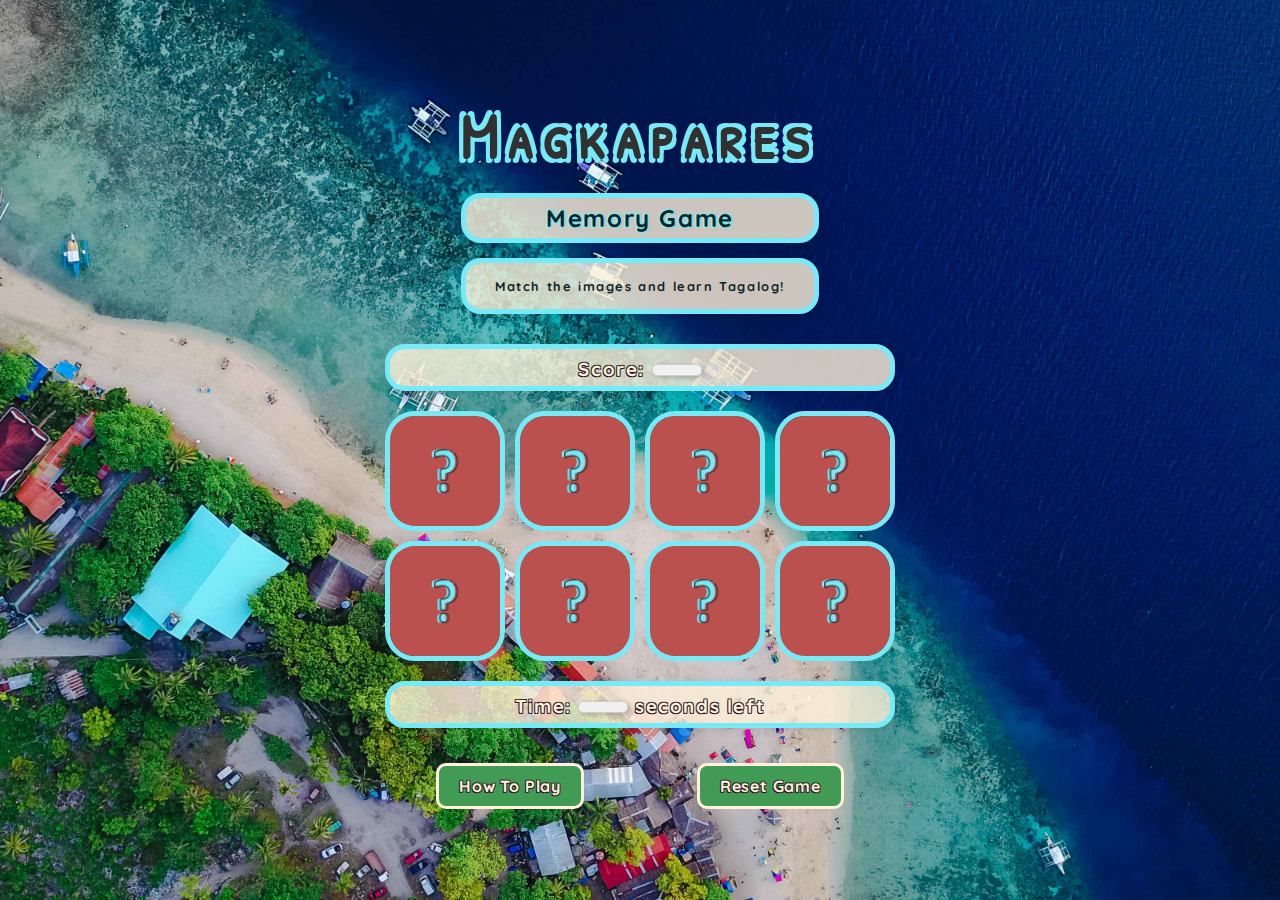
==== index.html @ 944c1da3 "Proof read & fix typos" ====
<!DOCTYPE html>
<html lang="en">

<head>
  <meta charset="UTF-8">
  <meta name="viewport" content="width=device-width, initial-scale=1.0">

  <!-- Meta tags for search engines-->
  <meta name="description" content="Beginner-friendly way of learning a new language through a familiar memory game.">
  <meta name="keywords" content="Memory game, Magkapares, Pairs, Language Learning Game, Card Matching Game, Learn Tagalog, Learn Filipino, Phillippines.">

	<!-- Title -->
  <title>Magkapares | Memory Game</title>

  <!-- Favicon-->
  <link rel="apple-touch-icon" sizes="180x180" href="assets/favicon/favicon_magkapares/apple-touch-icon.png">
  <link rel="icon" type="image/png" sizes="32x32" href="assets/favicon/favicon_magkapares/favicon-32x32.png">
  <link rel="icon" type="image/png" sizes="16x16" href="assets/favicon/favicon_magkapares/favicon-16x16.png">

  <!-- Stylesheet -->
  <link rel="stylesheet" type="text/css" href="assets/css/style.css">
</head>

<body>

  <header>

	<!-- Headings & Description -->
	<div>
		<h1 id="logo">Magkapares</h1>
		<div class="word-box">
			<h2>Memory Game</h2>
		</div>
		<div class="word-box">
			<p>Match the images and learn Tagalog!</p>
		</div>
	</div>

  </header>

  <main>

	<!-- Results -->
	<div class="word-box"><h3>Score: <span id="result"></span></h3></div>

	<!-- Game Grid -->
	<div class="grid"></div>

	<!-- Featured Elements -->
	<div class="word-box"><h3 class="timer">Time: <span class="time-remaining"></span> seconds left</h3></div>

	<div class="button-container">
		<button class="button" id="game-info-button">How To Play</button>
		<button class="button" id="reset-button">Reset Game</button>
	</div>

	<div class="instructions-modal">
		<div class="modal-content">
		  <span class="close-button" aria-label="Close Modal">&times;</span>
			<h2>How to Play Magkapares</h2>
				<p id="how-to-play">- Click any card to start<br>
				- Click a second card to find the matching card<br>
				- Match each pair before the timer runs out<br>
				</p>
				<p>Magkapares is the Tagalog word for "Pairs".<br>
				Each pair has the English and Tagalog (Filipino) word for the item shown.<br>
				When you've found all the pairs, you've won the game!
				</p>
		</div>
	</div>	  

  </main>

  <!-- JavaScript -->
  <!-- Keep js file within body tag -->
  <script src="assets/js/script.js"></script>

</body>

</html>
---- assets/css/style.css ----
/* Google fonts import */
@import url("https://fonts.googleapis.com/css2?family=Patrick+Hand+SC&family=Quicksand:wght@300;400;500;600;700&display=swap");

/* Asterisk wildcard selector to override default styles added by the broswer */
* {
    padding: 0;
    margin: 0;
    box-sizing: border-box;
    font-family: "Quicksand", sans-serif;
    text-align: center;
    color: #fff1da;
    letter-spacing: .1rem;
    text-shadow: -1px -1px 0 #323030, 1px -1px 0 #323030, -1px 1px 0 #320030, 1px 1px 0 #323030;
}

body {
    margin: 0;
    padding: 0;
    box-sizing: border-box;
    font-family: Arial, sans-serif;
    display: flex;
    flex-direction: column;
    align-items: center;
    justify-content: center;
    height: 100vh;
    background-color: #f0f0f0;
}

body {
    background-image: url("../images/philipppines-beach_11zon.jpg");
    background-repeat: no-repeat;
    background-position: center;
    background-attachment: fixed;
    background-size: cover;
    min-height: 100vh;
    display: flex;
    flex-direction: column;
    flex: 1 0 auto;
}

#logo {
    font-family: "Patrick Hand SC", sans-serif;
    color: #323030;
    font-size: 4em;
    letter-spacing: .5rem;
    text-shadow: -4px -4px 0 #77eaf8, 4px -4px 0 #77eaf8, -4px 4px 0 #77eaf8, 4px 4px 0 #77eaf8;
}

h4 {
    font-size: 1.5em;
}

h5 {
    font-size: 1em;
}

h2, h4, h5 {
    color: #0f2324;
    text-shadow: -1px -1px 0 #77eaf8, 1px -1px 0 #77eaf8, -1px 1px 0 #77eaf8, 1px 1px 0 #77eaf8;
}

p {
    font-size: 0.8em;
    font-weight: 700;
    letter-spacing: .1rem;
    color: #0f2324;
    text-shadow: none;
    padding: 10px;
}

.word-box {
    padding: 5px;  /* Space inside the box */
    background-color: rgba(255, 241, 218, 0.8);  /* Light background color */
    border: 5px solid #77eaf8;  /* Border around the box */
    border-radius: 20px;  /* Rounded corners */
    box-shadow: 2px 2px 10px rgba(0, 0, 0, 0.1);  /* Subtle shadow for depth */
    display: block;  /* Keep box separate */
    text-align: center;  /* Center the text inside the box */
    margin: 15px 0;
}

.grid {
    display: grid;
    grid-template-columns: repeat(4, 1fr);
    grid-gap: 10px;
    margin: 20px 0;
}

.card {
    height: 120px;
    width: 120px;
    cursor: pointer;
    border-radius: 30px;
    border: 5px solid #77eaf8;
    display: flex;
    justify-content: center;
    align-items: center;
}

.card:hover {
    transform: scale(1.05); /* Create zoom effect over hover */
}

button {
    display: block;
    margin: auto;
    font-weight: bold;
    border-radius: 10px;
    padding: 7px;
}

#result, .time-remaining {
    font-size: 1.5em;
    margin-top: 10px;
    display: inline-block;   /* Make the span behave like a box */
    padding: 5px 10px;  /* Add padding for space inside the box */
    background-color: #f0f0f0;  /* Light gray background for shading */
    border: 1px solid #ccc;  /* Add a border */
    border-radius: 5px;  /* Optional: Rounded corners */
    box-shadow: 2px 2px 5px rgba(0, 0, 0, 0.2);  /* Add a subtle shadow */
    font-weight: bold;  /* Make the text bold */
    min-width: 50px;  /* Minimum width for the box */
    text-align: center;  /* Center the text inside the box */
}

.button-container {
    display: flex;
    gap: 10px;
}

.instructions-modal {
    display: none;  /* Hidden by default */
    position: fixed;
    z-index: 1;
    left: 0;
    top: 0;
    width: 100%;
    height: 100%;
    background-color: rgba(15, 35, 36, 0.4);
}

.modal-content {
    background-color: #fff1da;
    margin: 15% auto;
    padding: 20px;
    border: 2px solid #0f2324;
    border-radius: 10px;
    width: 80%;
    max-width: 500px;
    text-align: center;
}

#how-to-play {
    font-weight: bold;
}

.close-button {
    float: right;
    font-size: 24px;
    cursor: pointer;
}
 
#game-info-button,
#reset-button {
    background-color: #429B55;
    color: #fff1da;
    border: none;
    padding: 10px 20px;
    font-size: 1em;
    letter-spacing: .05rem;
    cursor: pointer;
    border-radius: 10px;
    border-style: solid;
    border-color: #fff1da;
    margin-top: 20px;
}

#game-info-button:hover,
#reset-button:hover {
    background-color: #87ad2c;
    transform: scale(1.05); /* Create zoom effect over hover */
}

/* Mobile responsiveness: Breakpoints for different screen sizes */

/* For screens smaller than 768px (tablets and small screens) */
@media (max-width: 768px) {
    #logo {
        font-size: 3em;
    }

    h4 {
        font-size: 1.3em;
    }

    h5 {
        font-size: 0.9em;
    }

    .grid {
        grid-template-columns: repeat(2, 1fr); /* 2 items per row for smaller screens */
        justify-items: center;
        width: 95%;
    }

    .card {
        height: 80px;
        width: 80px;
    }

    #result, .time-remaining {
        font-size: 1.2em;
    }

    #reset-button {
        padding: 8px 16px;
        font-size: 0.9em;
    }
}

/* For screens smaller than 480px (phones) */
@media (max-width: 480px) {
    #logo {
        font-size: 2.5em;
    }

    h4 {
        font-size: 1.1em;
    }

    h5 {
        font-size: 0.8em;
    }

    .grid {
        grid-template-columns: repeat(2, 1fr); /* 2 items per row for smaller screens (adjusted for both 768px and 480px) */
        justify-items: center;
        width: 90%;
    }

    .card {
        height: 70px;
        width: 70px;
    }

    #result, .time-remaining {
        font-size: 1em;
    }

    #reset-button {
        padding: 7px 14px;
        font-size: 0.8em;
    }
}
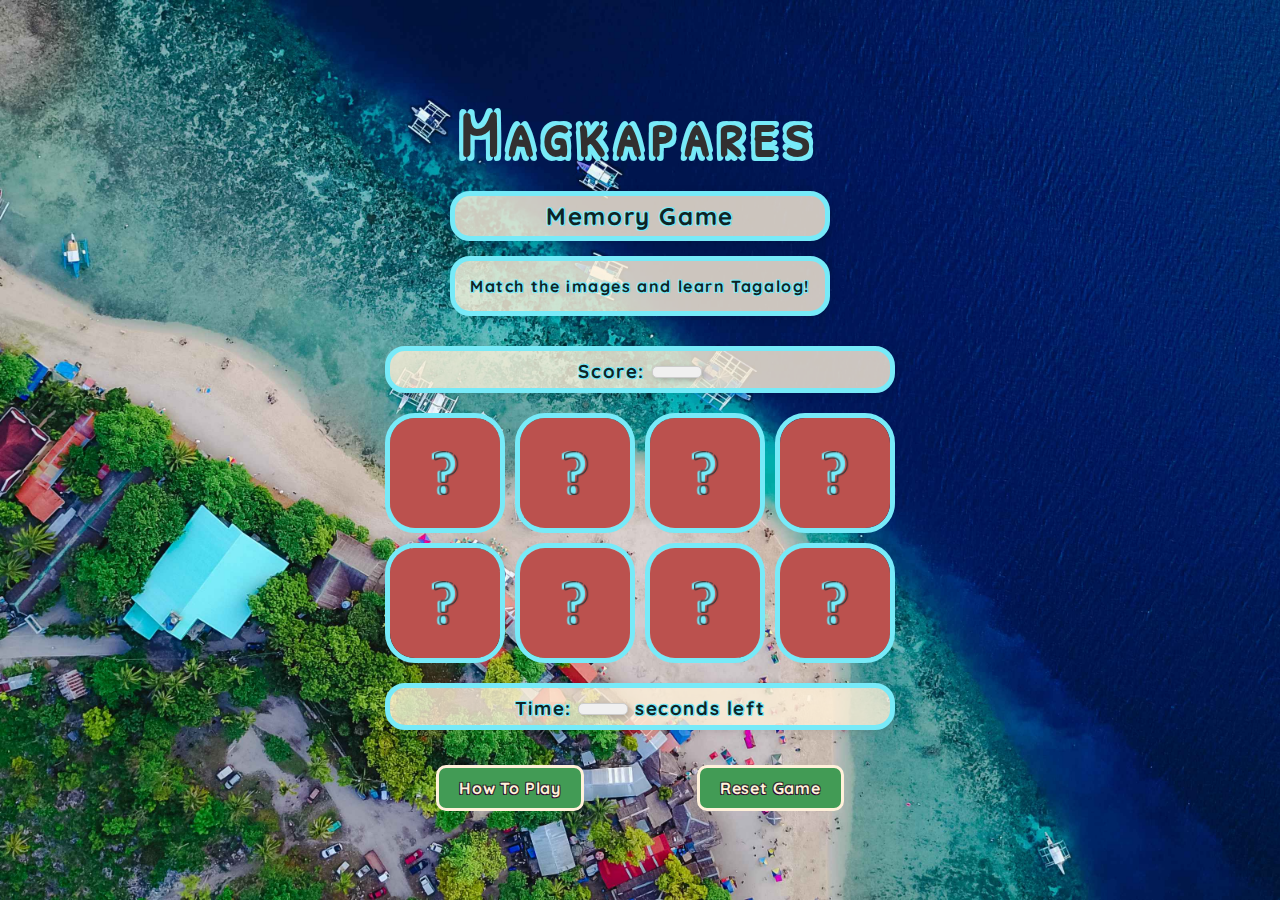
==== commit 6351075f: "Remove redundant code" ====
--- a/index.html
+++ b/index.html
@@ -13,9 +13,9 @@
   <title>Magkapares | Memory Game</title>
 
   <!-- Favicon-->
-  <link rel="apple-touch-icon" sizes="180x180" href="assets/favicon/favicon_magkapares/apple-touch-icon.png">
-  <link rel="icon" type="image/png" sizes="32x32" href="assets/favicon/favicon_magkapares/favicon-32x32.png">
-  <link rel="icon" type="image/png" sizes="16x16" href="assets/favicon/favicon_magkapares/favicon-16x16.png">
+  <link rel="apple-touch-icon" sizes="180x180" href="assets/favicon/favicon_magkapares/apple-touch-icon.png" alt="Favicon">
+  <link rel="icon" type="image/png" sizes="32x32" href="assets/favicon/favicon_magkapares/favicon-32x32.png" alt="Favicon">
+  <link rel="icon" type="image/png" sizes="16x16" href="assets/favicon/favicon_magkapares/favicon-16x16.png" alt="Favicon">
 
   <!-- Stylesheet -->
   <link rel="stylesheet" type="text/css" href="assets/css/style.css">
@@ -58,11 +58,11 @@
 		<div class="modal-content">
 		  <span class="close-button" aria-label="Close Modal">&times;</span>
 			<h2>How to Play Magkapares</h2>
-				<p id="how-to-play">- Click any card to start<br>
+				<p class="how-to-play">- Click any card to start<br>
 				- Click a second card to find the matching card<br>
 				- Match each pair before the timer runs out<br>
 				</p>
-				<p>Magkapares is the Tagalog word for "Pairs".<br>
+				<p class="how-to-play">Magkapares is the Tagalog word for "Pairs".<br>
 				Each pair has the English and Tagalog (Filipino) word for the item shown.<br>
 				When you've found all the pairs, you've won the game!
 				</p>
--- a/assets/css/style.css
+++ b/assets/css/style.css
@@ -8,9 +8,9 @@
     box-sizing: border-box;
     font-family: "Quicksand", sans-serif;
     text-align: center;
-    color: #fff1da;
     letter-spacing: .1rem;
-    text-shadow: -1px -1px 0 #323030, 1px -1px 0 #323030, -1px 1px 0 #320030, 1px 1px 0 #323030;
+    color: #0f2324;
+    text-shadow: -1px -1px 0 #77eaf8, 1px -1px 0 #77eaf8, -1px 1px 0 #77eaf8, 1px 1px 0 #77eaf8;
 }
 
 body {
@@ -19,23 +19,18 @@
     box-sizing: border-box;
     font-family: Arial, sans-serif;
     display: flex;
+    flex: 1 0 auto;
     flex-direction: column;
     align-items: center;
     justify-content: center;
     height: 100vh;
-    background-color: #f0f0f0;
-}
-
-body {
+    background-color: #053d7f;
     background-image: url("../images/philipppines-beach_11zon.jpg");
     background-repeat: no-repeat;
     background-position: center;
     background-attachment: fixed;
     background-size: cover;
     min-height: 100vh;
-    display: flex;
-    flex-direction: column;
-    flex: 1 0 auto;
 }
 
 #logo {
@@ -46,25 +41,11 @@
     text-shadow: -4px -4px 0 #77eaf8, 4px -4px 0 #77eaf8, -4px 4px 0 #77eaf8, 4px 4px 0 #77eaf8;
 }
 
-h4 {
-    font-size: 1.5em;
-}
-
-h5 {
+
+p {
     font-size: 1em;
-}
-
-h2, h4, h5 {
-    color: #0f2324;
-    text-shadow: -1px -1px 0 #77eaf8, 1px -1px 0 #77eaf8, -1px 1px 0 #77eaf8, 1px 1px 0 #77eaf8;
-}
-
-p {
-    font-size: 0.8em;
     font-weight: 700;
     letter-spacing: .1rem;
-    color: #0f2324;
-    text-shadow: none;
     padding: 10px;
 }
 
@@ -74,7 +55,6 @@
     border: 5px solid #77eaf8;  /* Border around the box */
     border-radius: 20px;  /* Rounded corners */
     box-shadow: 2px 2px 10px rgba(0, 0, 0, 0.1);  /* Subtle shadow for depth */
-    display: block;  /* Keep box separate */
     text-align: center;  /* Center the text inside the box */
     margin: 15px 0;
 }
@@ -107,6 +87,8 @@
     font-weight: bold;
     border-radius: 10px;
     padding: 7px;
+    text-shadow: -1px -1px 0 #323030, 1px -1px 0 #323030, -1px 1px 0 #320030, 1px 1px 0 #323030;
+    color: #fff1da;
 }
 
 #result, .time-remaining {
@@ -150,8 +132,10 @@
     text-align: center;
 }
 
-#how-to-play {
+.how-to-play {
     font-weight: bold;
+    color: #0f2324;
+    text-shadow: none;
 }
 
 .close-button {
@@ -189,14 +173,6 @@
         font-size: 3em;
     }
 
-    h4 {
-        font-size: 1.3em;
-    }
-
-    h5 {
-        font-size: 0.9em;
-    }
-
     .grid {
         grid-template-columns: repeat(2, 1fr); /* 2 items per row for smaller screens */
         justify-items: center;
@@ -207,15 +183,6 @@
         height: 80px;
         width: 80px;
     }
-
-    #result, .time-remaining {
-        font-size: 1.2em;
-    }
-
-    #reset-button {
-        padding: 8px 16px;
-        font-size: 0.9em;
-    }
 }
 
 /* For screens smaller than 480px (phones) */
@@ -224,17 +191,7 @@
         font-size: 2.5em;
     }
 
-    h4 {
-        font-size: 1.1em;
-    }
-
-    h5 {
-        font-size: 0.8em;
-    }
-
     .grid {
-        grid-template-columns: repeat(2, 1fr); /* 2 items per row for smaller screens (adjusted for both 768px and 480px) */
-        justify-items: center;
         width: 90%;
     }
 
@@ -242,13 +199,4 @@
         height: 70px;
         width: 70px;
     }
-
-    #result, .time-remaining {
-        font-size: 1em;
-    }
-
-    #reset-button {
-        padding: 7px 14px;
-        font-size: 0.8em;
-    }
 }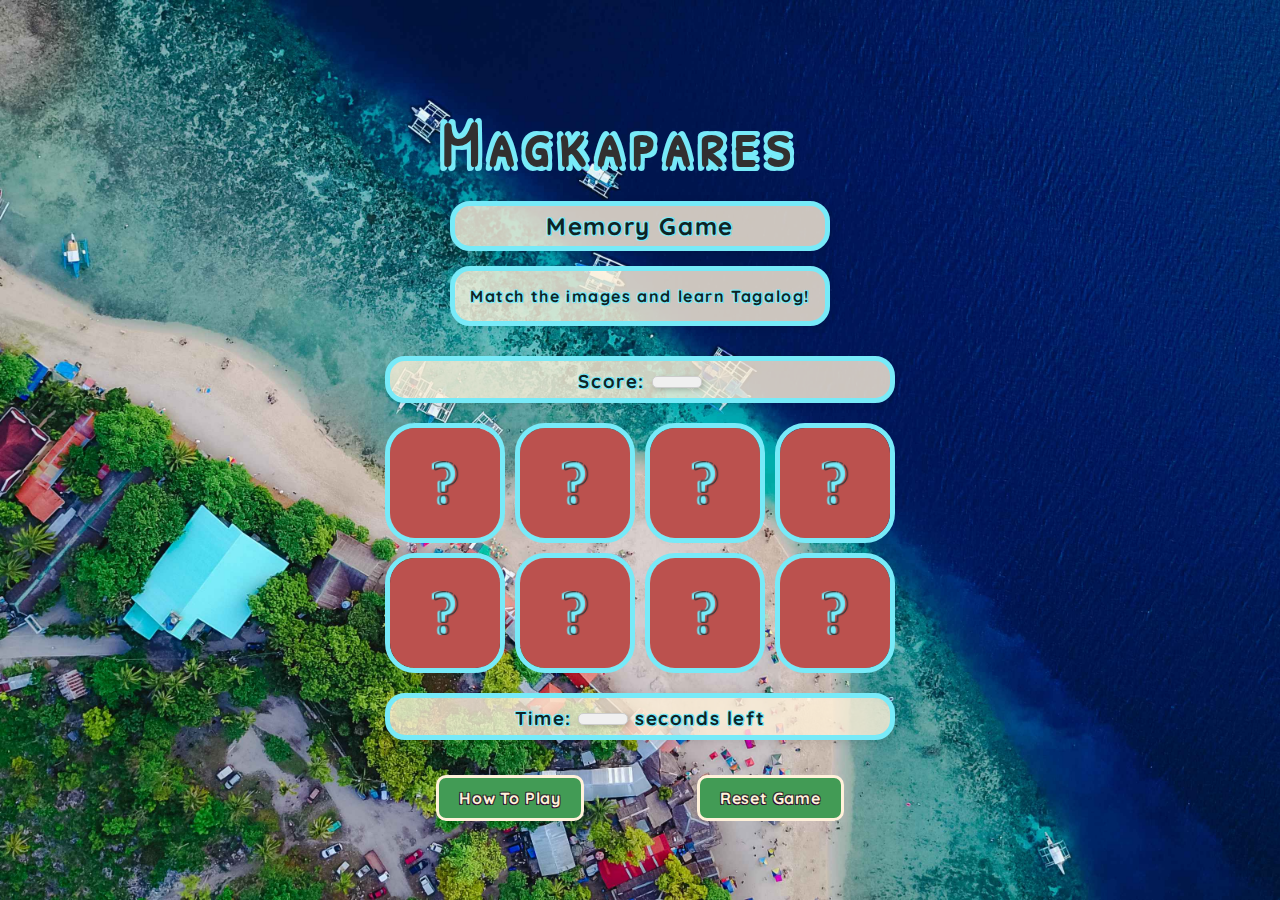
==== commit fdd9bd8b: "Format code & refine README" ====
--- a/index.html
+++ b/index.html
@@ -1,80 +1,104 @@
 <!DOCTYPE html>
 <html lang="en">
+  <head>
+    <meta charset="UTF-8" />
+    <meta name="viewport" content="width=device-width, initial-scale=1.0" />
 
-<head>
-  <meta charset="UTF-8">
-  <meta name="viewport" content="width=device-width, initial-scale=1.0">
+    <!-- Meta tags for search engines-->
+    <meta
+      name="description"
+      content="Beginner-friendly way of learning a new language through a familiar memory game."
+    />
+    <meta
+      name="keywords"
+      content="Memory game, Magkapares, Pairs, Language Learning Game, Card Matching Game, Learn Tagalog, Learn Filipino, Phillippines."
+    />
 
-  <!-- Meta tags for search engines-->
-  <meta name="description" content="Beginner-friendly way of learning a new language through a familiar memory game.">
-  <meta name="keywords" content="Memory game, Magkapares, Pairs, Language Learning Game, Card Matching Game, Learn Tagalog, Learn Filipino, Phillippines.">
+    <!-- Title -->
+    <title>Magkapares | Memory Game</title>
 
-	<!-- Title -->
-  <title>Magkapares | Memory Game</title>
+    <!-- Favicon-->
+    <link
+      rel="apple-touch-icon"
+      sizes="180x180"
+      href="assets/favicon/favicon_magkapares/apple-touch-icon.png"
+      alt="Favicon"
+    />
+    <link
+      rel="icon"
+      type="image/png"
+      sizes="32x32"
+      href="assets/favicon/favicon_magkapares/favicon-32x32.png"
+      alt="Favicon"
+    />
+    <link
+      rel="icon"
+      type="image/png"
+      sizes="16x16"
+      href="assets/favicon/favicon_magkapares/favicon-16x16.png"
+      alt="Favicon"
+    />
 
-  <!-- Favicon-->
-  <link rel="apple-touch-icon" sizes="180x180" href="assets/favicon/favicon_magkapares/apple-touch-icon.png" alt="Favicon">
-  <link rel="icon" type="image/png" sizes="32x32" href="assets/favicon/favicon_magkapares/favicon-32x32.png" alt="Favicon">
-  <link rel="icon" type="image/png" sizes="16x16" href="assets/favicon/favicon_magkapares/favicon-16x16.png" alt="Favicon">
+    <!-- Stylesheet -->
+    <link rel="stylesheet" type="text/css" href="assets/css/style.css" />
+  </head>
 
-  <!-- Stylesheet -->
-  <link rel="stylesheet" type="text/css" href="assets/css/style.css">
-</head>
+  <body>
+    <header>
+      <!-- Headings & Description -->
+      <div>
+        <h1 id="logo">Magkapares</h1>
+        <div class="word-box">
+          <h2>Memory Game</h2>
+        </div>
+        <div class="word-box">
+          <p>Match the images and learn Tagalog!</p>
+        </div>
+      </div>
+    </header>
 
-<body>
+    <main>
+      <!-- Results -->
+      <div class="word-box">
+        <h3>Score: <span id="result"></span></h3>
+      </div>
 
-  <header>
+      <!-- Game Grid -->
+      <div class="grid"></div>
 
-	<!-- Headings & Description -->
-	<div>
-		<h1 id="logo">Magkapares</h1>
-		<div class="word-box">
-			<h2>Memory Game</h2>
-		</div>
-		<div class="word-box">
-			<p>Match the images and learn Tagalog!</p>
-		</div>
-	</div>
+      <!-- Featured Elements -->
+      <div class="word-box">
+        <h3 class="timer">
+          Time: <span class="time-remaining"></span> seconds left
+        </h3>
+      </div>
 
-  </header>
+      <div class="button-container">
+        <button class="button" id="game-info-button">How To Play</button>
+        <button class="button" id="reset-button">Reset Game</button>
+      </div>
 
-  <main>
+      <div class="instructions-modal">
+        <div class="modal-content">
+          <span class="close-button" aria-label="Close Modal">&times;</span>
+          <h2>How to Play Magkapares</h2>
+          <p class="how-to-play">
+            - Click any card to start<br />
+            - Click a second card to find the matching card<br />
+            - Match each pair before the timer runs out<br />
+          </p>
+          <p class="how-to-play">
+            Magkapares is the Tagalog word for "Pairs".<br />
+            Each pair has the English and Tagalog (Filipino) word for the item
+            shown.<br />
+            When you've found all the pairs, you've won the game!
+          </p>
+        </div>
+      </div>
+    </main>
 
-	<!-- Results -->
-	<div class="word-box"><h3>Score: <span id="result"></span></h3></div>
-
-	<!-- Game Grid -->
-	<div class="grid"></div>
-
-	<!-- Featured Elements -->
-	<div class="word-box"><h3 class="timer">Time: <span class="time-remaining"></span> seconds left</h3></div>
-
-	<div class="button-container">
-		<button class="button" id="game-info-button">How To Play</button>
-		<button class="button" id="reset-button">Reset Game</button>
-	</div>
-
-	<div class="instructions-modal">
-		<div class="modal-content">
-		  <span class="close-button" aria-label="Close Modal">&times;</span>
-			<h2>How to Play Magkapares</h2>
-				<p class="how-to-play">- Click any card to start<br>
-				- Click a second card to find the matching card<br>
-				- Match each pair before the timer runs out<br>
-				</p>
-				<p class="how-to-play">Magkapares is the Tagalog word for "Pairs".<br>
-				Each pair has the English and Tagalog (Filipino) word for the item shown.<br>
-				When you've found all the pairs, you've won the game!
-				</p>
-		</div>
-	</div>	  
-
-  </main>
-
-  <!-- JavaScript -->
-  <!-- Keep js file within body tag -->
-  <script src="assets/js/script.js"></script>
-
-</body>
-
-</html>+    <!-- JavaScript -->
+    <!-- Keep js file within body tag -->
+    <script src="assets/js/script.js"></script>
+  </body>
+</html>
--- a/assets/css/style.css
+++ b/assets/css/style.css
@@ -3,200 +3,216 @@
 
 /* Asterisk wildcard selector to override default styles added by the broswer */
 * {
-    padding: 0;
-    margin: 0;
-    box-sizing: border-box;
-    font-family: "Quicksand", sans-serif;
-    text-align: center;
-    letter-spacing: .1rem;
-    color: #0f2324;
-    text-shadow: -1px -1px 0 #77eaf8, 1px -1px 0 #77eaf8, -1px 1px 0 #77eaf8, 1px 1px 0 #77eaf8;
+  padding: 0;
+  margin: 0;
+  box-sizing: border-box;
+  font-family: "Quicksand", sans-serif;
+  text-align: center;
+  letter-spacing: 0.1rem;
+  color: #0f2324;
+  text-shadow: -1px -1px 0 #77eaf8, 1px -1px 0 #77eaf8, -1px 1px 0 #77eaf8,
+    1px 1px 0 #77eaf8;
 }
 
 body {
-    margin: 0;
-    padding: 0;
-    box-sizing: border-box;
-    font-family: Arial, sans-serif;
-    display: flex;
-    flex: 1 0 auto;
-    flex-direction: column;
-    align-items: center;
-    justify-content: center;
-    height: 100vh;
-    background-color: #053d7f;
-    background-image: url("../images/philipppines-beach_11zon.jpg");
-    background-repeat: no-repeat;
-    background-position: center;
-    background-attachment: fixed;
-    background-size: cover;
-    min-height: 100vh;
+  margin: 0;
+  padding: 0;
+  box-sizing: border-box;
+  font-family: Arial, sans-serif;
+  display: flex;
+  flex: 1 0 auto;
+  flex-direction: column;
+  align-items: center;
+  justify-content: center;
+  height: 100vh;
+  background-color: #053d7f;
+  background-image: url("../images/philipppines-beach_11zon.jpg");
+  background-repeat: no-repeat;
+  background-position: center;
+  background-attachment: fixed;
+  background-size: cover;
+  min-height: 100vh;
 }
 
 #logo {
-    font-family: "Patrick Hand SC", sans-serif;
-    color: #323030;
-    font-size: 4em;
-    letter-spacing: .5rem;
-    text-shadow: -4px -4px 0 #77eaf8, 4px -4px 0 #77eaf8, -4px 4px 0 #77eaf8, 4px 4px 0 #77eaf8;
-}
-
+  font-family: "Patrick Hand SC", sans-serif;
+  color: #323030;
+  font-size: 4em;
+  letter-spacing: 0.5rem;
+  text-shadow: -4px -4px 0 #77eaf8, 4px -4px 0 #77eaf8, -4px 4px 0 #77eaf8,
+    4px 4px 0 #77eaf8;
+  max-width: 90%;
+  max-height: 90%;
+  min-height: 60px;
+  flex-shrink: 0;
+  display: flex;
+  justify-content: center;
+  align-items: center;
+  margin-top: 20px;
+}
 
 p {
-    font-size: 1em;
-    font-weight: 700;
-    letter-spacing: .1rem;
-    padding: 10px;
+  font-size: 1em;
+  font-weight: 700;
+  letter-spacing: 0.1rem;
+  padding: 10px;
 }
 
 .word-box {
-    padding: 5px;  /* Space inside the box */
-    background-color: rgba(255, 241, 218, 0.8);  /* Light background color */
-    border: 5px solid #77eaf8;  /* Border around the box */
-    border-radius: 20px;  /* Rounded corners */
-    box-shadow: 2px 2px 10px rgba(0, 0, 0, 0.1);  /* Subtle shadow for depth */
-    text-align: center;  /* Center the text inside the box */
-    margin: 15px 0;
+  padding: 5px; /* Space inside the box */
+  background-color: rgba(255, 241, 218, 0.8); /* Light background color */
+  border: 5px solid #77eaf8; /* Border around the box */
+  border-radius: 20px; /* Rounded corners */
+  box-shadow: 2px 2px 10px rgba(0, 0, 0, 0.1); /* Subtle shadow for depth */
+  text-align: center; /* Center the text inside the box */
+  margin: 15px 0;
 }
 
 .grid {
-    display: grid;
-    grid-template-columns: repeat(4, 1fr);
-    grid-gap: 10px;
-    margin: 20px 0;
+  display: grid;
+  grid-template-columns: repeat(4, 1fr);
+  grid-gap: 10px;
+  margin: 20px 0;
 }
 
 .card {
-    height: 120px;
-    width: 120px;
-    cursor: pointer;
-    border-radius: 30px;
-    border: 5px solid #77eaf8;
-    display: flex;
-    justify-content: center;
-    align-items: center;
+  height: 120px;
+  width: 120px;
+  cursor: pointer;
+  border-radius: 30px;
+  border: 5px solid #77eaf8;
+  display: flex;
+  justify-content: center;
+  align-items: center;
 }
 
 .card:hover {
-    transform: scale(1.05); /* Create zoom effect over hover */
+  transform: scale(1.05); /* Create zoom effect over hover */
 }
 
 button {
-    display: block;
-    margin: auto;
-    font-weight: bold;
-    border-radius: 10px;
-    padding: 7px;
-    text-shadow: -1px -1px 0 #323030, 1px -1px 0 #323030, -1px 1px 0 #320030, 1px 1px 0 #323030;
-    color: #fff1da;
-}
-
-#result, .time-remaining {
-    font-size: 1.5em;
-    margin-top: 10px;
-    display: inline-block;   /* Make the span behave like a box */
-    padding: 5px 10px;  /* Add padding for space inside the box */
-    background-color: #f0f0f0;  /* Light gray background for shading */
-    border: 1px solid #ccc;  /* Add a border */
-    border-radius: 5px;  /* Optional: Rounded corners */
-    box-shadow: 2px 2px 5px rgba(0, 0, 0, 0.2);  /* Add a subtle shadow */
-    font-weight: bold;  /* Make the text bold */
-    min-width: 50px;  /* Minimum width for the box */
-    text-align: center;  /* Center the text inside the box */
+  display: block;
+  margin: auto;
+  font-weight: bold;
+  border-radius: 10px;
+  padding: 7px;
+  text-shadow: -1px -1px 0 #323030, 1px -1px 0 #323030, -1px 1px 0 #320030,
+    1px 1px 0 #323030;
+  color: #fff1da;
+}
+
+#result,
+.time-remaining {
+  font-size: 1.5em;
+  margin-top: 10px;
+  display: inline-block; /* Make the span behave like a box */
+  padding: 5px 10px; /* Add padding for space inside the box */
+  background-color: #f0f0f0; /* Light gray background for shading */
+  border: 1px solid #ccc; /* Add a border */
+  border-radius: 5px; /* Optional: Rounded corners */
+  box-shadow: 2px 2px 5px rgba(0, 0, 0, 0.2); /* Add a subtle shadow */
+  font-weight: bold; /* Make the text bold */
+  min-width: 50px; /* Minimum width for the box */
+  text-align: center; /* Center the text inside the box */
 }
 
 .button-container {
-    display: flex;
-    gap: 10px;
+  display: flex;
+  gap: 10px;
 }
 
 .instructions-modal {
-    display: none;  /* Hidden by default */
-    position: fixed;
-    z-index: 1;
-    left: 0;
-    top: 0;
-    width: 100%;
-    height: 100%;
-    background-color: rgba(15, 35, 36, 0.4);
+  display: none; /* Hidden by default */
+  position: fixed;
+  z-index: 1;
+  left: 0;
+  top: 0;
+  width: 100%;
+  height: 100%;
+  background-color: rgba(15, 35, 36, 0.4);
 }
 
 .modal-content {
-    background-color: #fff1da;
-    margin: 15% auto;
-    padding: 20px;
-    border: 2px solid #0f2324;
-    border-radius: 10px;
-    width: 80%;
-    max-width: 500px;
-    text-align: center;
+  background-color: #fff1da;
+  margin: 15% auto;
+  padding: 20px;
+  border: 2px solid #0f2324;
+  border-radius: 10px;
+  width: 80%;
+  max-width: 500px;
+  text-align: center;
 }
 
 .how-to-play {
-    font-weight: bold;
-    color: #0f2324;
-    text-shadow: none;
+  font-weight: bold;
+  color: #0f2324;
+  text-shadow: none;
 }
 
 .close-button {
-    float: right;
-    font-size: 24px;
-    cursor: pointer;
-}
- 
+  float: right;
+  font-size: 24px;
+  cursor: pointer;
+}
+
 #game-info-button,
 #reset-button {
-    background-color: #429B55;
-    color: #fff1da;
-    border: none;
-    padding: 10px 20px;
-    font-size: 1em;
-    letter-spacing: .05rem;
-    cursor: pointer;
-    border-radius: 10px;
-    border-style: solid;
-    border-color: #fff1da;
-    margin-top: 20px;
+  background-color: #429b55;
+  color: #fff1da;
+  border: none;
+  padding: 10px 20px;
+  font-size: 1em;
+  letter-spacing: 0.05rem;
+  cursor: pointer;
+  border-radius: 10px;
+  border-style: solid;
+  border-color: #fff1da;
+  margin-top: 20px;
 }
 
 #game-info-button:hover,
 #reset-button:hover {
-    background-color: #87ad2c;
-    transform: scale(1.05); /* Create zoom effect over hover */
+  background-color: #87ad2c;
+  transform: scale(1.05); /* Create zoom effect over hover */
 }
 
 /* Mobile responsiveness: Breakpoints for different screen sizes */
 
 /* For screens smaller than 768px (tablets and small screens) */
 @media (max-width: 768px) {
-    #logo {
-        font-size: 3em;
-    }
-
-    .grid {
-        grid-template-columns: repeat(2, 1fr); /* 2 items per row for smaller screens */
-        justify-items: center;
-        width: 95%;
-    }
-
-    .card {
-        height: 80px;
-        width: 80px;
-    }
+  #logo {
+    font-size: 3em;
+    margin-top: 30px;
+  }
+
+  .grid {
+    grid-template-columns: repeat(
+      2,
+      1fr
+    ); /* 2 items per row for smaller screens */
+    justify-items: center;
+    width: 95%;
+  }
+
+  .card {
+    height: 80px;
+    width: 80px;
+  }
 }
 
 /* For screens smaller than 480px (phones) */
 @media (max-width: 480px) {
-    #logo {
-        font-size: 2.5em;
-    }
-
-    .grid {
-        width: 90%;
-    }
-
-    .card {
-        height: 70px;
-        width: 70px;
-    }
-}+  #logo {
+    font-size: 2.5em;
+    margin-top: 40px;
+  }
+
+  .grid {
+    width: 90%;
+  }
+
+  .card {
+    height: 70px;
+    width: 70px;
+  }
+}
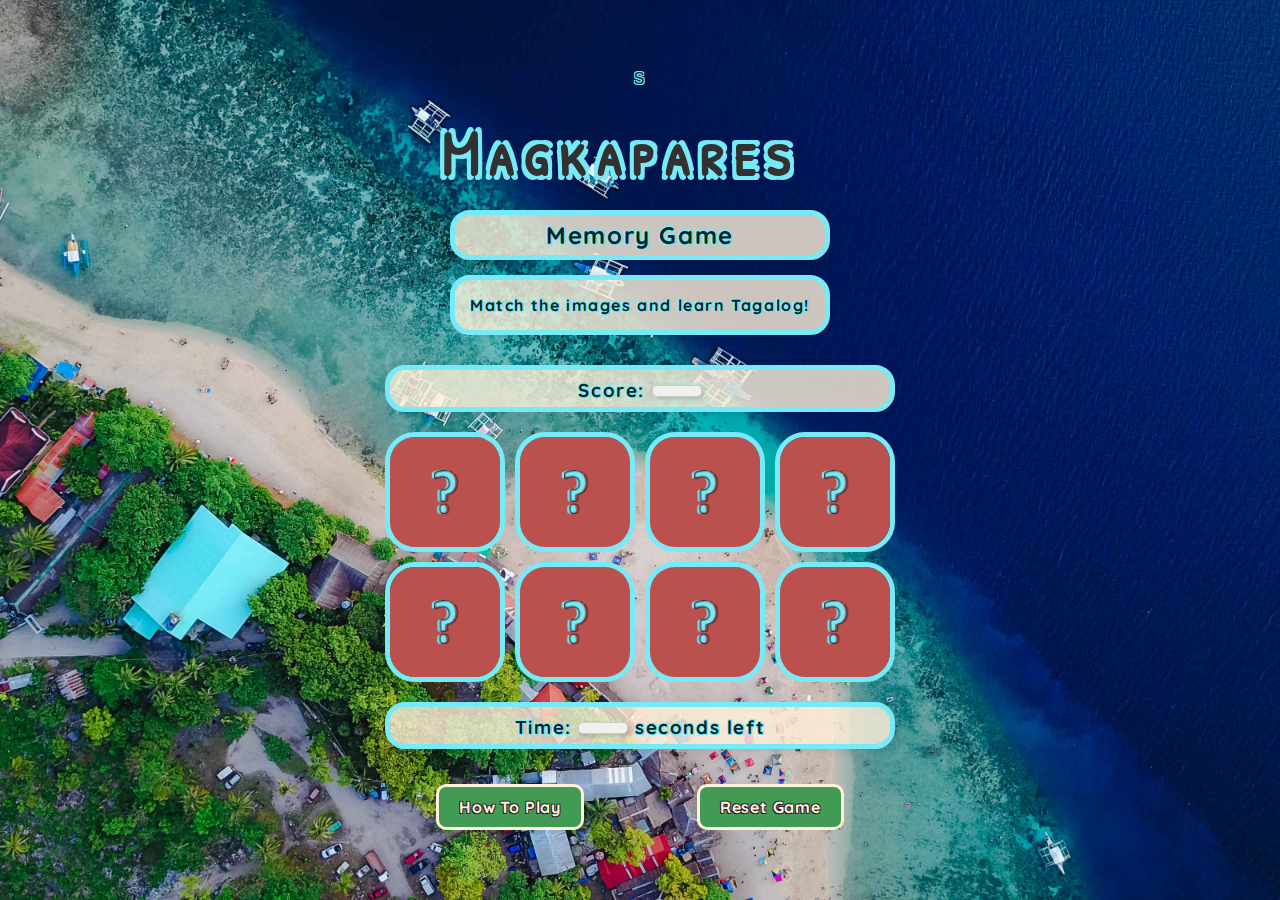
==== commit efd106c6: "Fix typos & unnecessary whitespace" ====
--- a/index.html
+++ b/index.html
@@ -1,46 +1,23 @@
 <!DOCTYPE html>
 <html lang="en">
   <head>
-    <meta charset="UTF-8" />
-    <meta name="viewport" content="width=device-width, initial-scale=1.0" />
+    <meta charset="UTF-8">
+    <meta name="viewport" content="width=device-width, initial-scale=1.0">
 
     <!-- Meta tags for search engines-->
-    <meta
-      name="description"
-      content="Beginner-friendly way of learning a new language through a familiar memory game."
-    />
-    <meta
-      name="keywords"
-      content="Memory game, Magkapares, Pairs, Language Learning Game, Card Matching Game, Learn Tagalog, Learn Filipino, Phillippines."
-    />
+    <meta name="description" content="Beginner-friendly way of learning a new language through a familiar memory game.">
+    <meta name="keywords" content="Memory game, Magkapares, Pairs, Language Learning Game, Card Matching Game, Learn Tagalog, Learn Filipino, Phillippines.">
 
     <!-- Title -->
     <title>Magkapares | Memory Game</title>
-
+S
     <!-- Favicon-->
-    <link
-      rel="apple-touch-icon"
-      sizes="180x180"
-      href="assets/favicon/favicon_magkapares/apple-touch-icon.png"
-      alt="Favicon"
-    />
-    <link
-      rel="icon"
-      type="image/png"
-      sizes="32x32"
-      href="assets/favicon/favicon_magkapares/favicon-32x32.png"
-      alt="Favicon"
-    />
-    <link
-      rel="icon"
-      type="image/png"
-      sizes="16x16"
-      href="assets/favicon/favicon_magkapares/favicon-16x16.png"
-      alt="Favicon"
-    />
+    <link rel="apple-touch-icon" sizes="180x180" href="assets/favicon/favicon_magkapares/apple-touch-icon.png">
+    <link rel="icon" type="image/png" sizes="32x32" href="assets/favicon/favicon_magkapares/favicon-32x32.png">
+    <link rel="icon" type="image/png" sizes="16x16" href="assets/favicon/favicon_magkapares/favicon-16x16.png">
 
     <!-- Stylesheet -->
-    <link rel="stylesheet" type="text/css" href="assets/css/style.css" />
+    <link rel="stylesheet" type="text/css" href="assets/css/style.css">
   </head>
 
   <body>
@@ -80,17 +57,17 @@
 
       <div class="instructions-modal">
         <div class="modal-content">
-          <span class="close-button" aria-label="Close Modal">&times;</span>
+          <span class="close-button">&times;</span>
           <h2>How to Play Magkapares</h2>
           <p class="how-to-play">
-            - Click any card to start<br />
-            - Click a second card to find the matching card<br />
-            - Match each pair before the timer runs out<br />
+            - Click any card to start<br>
+            - Click a second card to find the matching card<br>
+            - Match each pair before the timer runs out<br>
           </p>
           <p class="how-to-play">
-            Magkapares is the Tagalog word for "Pairs".<br />
+            Magkapares is the Tagalog word for "Pairs".<br>
             Each pair has the English and Tagalog (Filipino) word for the item
-            shown.<br />
+            shown.<br>
             When you've found all the pairs, you've won the game!
           </p>
         </div>
@@ -101,4 +78,4 @@
     <!-- Keep js file within body tag -->
     <script src="assets/js/script.js"></script>
   </body>
-</html>
+</html>--- a/assets/css/style.css
+++ b/assets/css/style.css
@@ -10,8 +10,7 @@
   text-align: center;
   letter-spacing: 0.1rem;
   color: #0f2324;
-  text-shadow: -1px -1px 0 #77eaf8, 1px -1px 0 #77eaf8, -1px 1px 0 #77eaf8,
-    1px 1px 0 #77eaf8;
+  text-shadow: -1px -1px 0 #77eaf8, 1px -1px 0 #77eaf8, -1px 1px 0 #77eaf8, 1px 1px 0 #77eaf8;
 }
 
 body {
@@ -39,8 +38,7 @@
   color: #323030;
   font-size: 4em;
   letter-spacing: 0.5rem;
-  text-shadow: -4px -4px 0 #77eaf8, 4px -4px 0 #77eaf8, -4px 4px 0 #77eaf8,
-    4px 4px 0 #77eaf8;
+  text-shadow: -4px -4px 0 #77eaf8, 4px -4px 0 #77eaf8, -4px 4px 0 #77eaf8, 4px 4px 0 #77eaf8;
   max-width: 90%;
   max-height: 90%;
   min-height: 60px;
@@ -96,8 +94,7 @@
   font-weight: bold;
   border-radius: 10px;
   padding: 7px;
-  text-shadow: -1px -1px 0 #323030, 1px -1px 0 #323030, -1px 1px 0 #320030,
-    1px 1px 0 #323030;
+  text-shadow: -1px -1px 0 #323030, 1px -1px 0 #323030, -1px 1px 0 #320030, 1px 1px 0 #323030;
   color: #fff1da;
 }
 
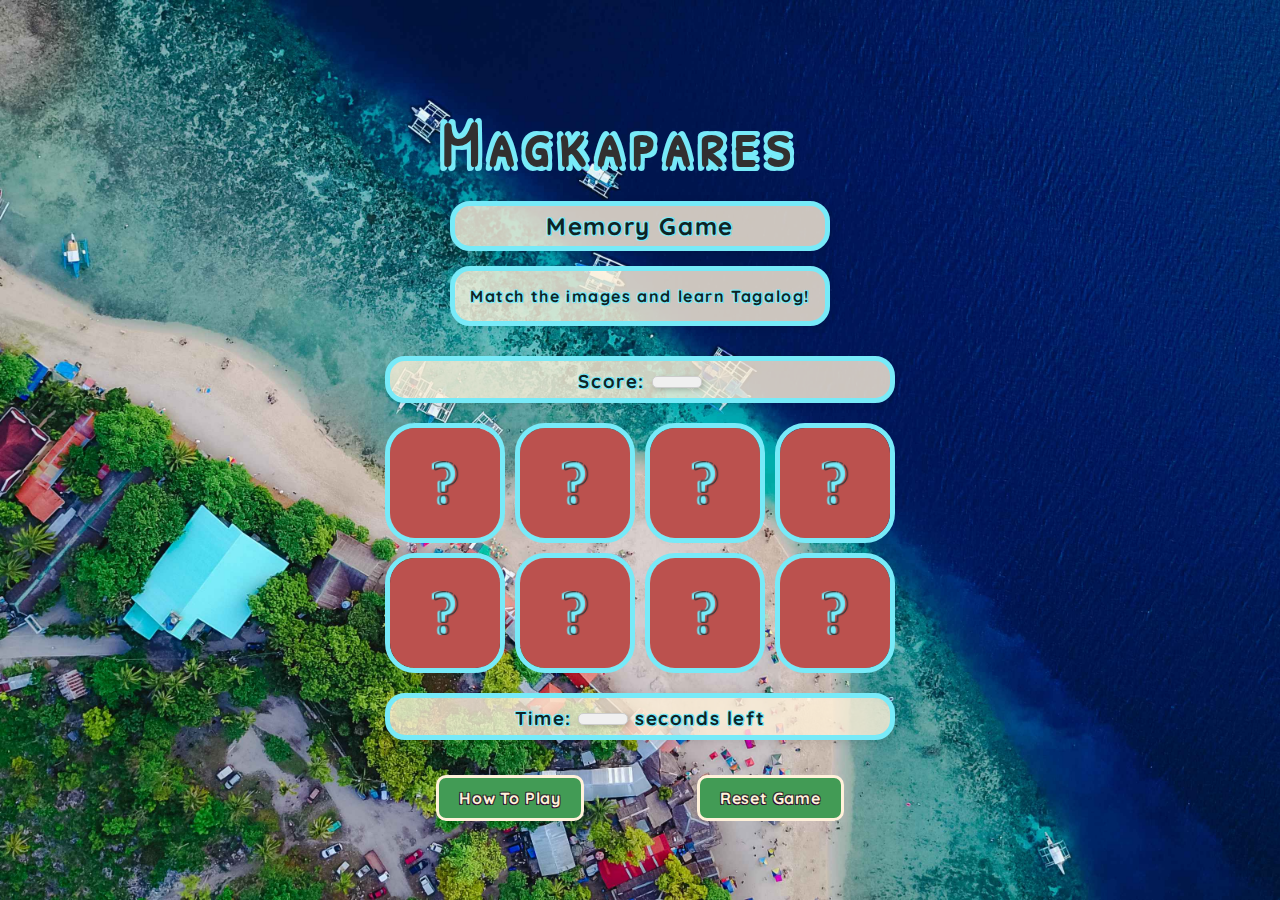
==== commit c4460bfc: "Fix typos" ====
--- a/index.html
+++ b/index.html
@@ -10,7 +10,7 @@
 
     <!-- Title -->
     <title>Magkapares | Memory Game</title>
-S
+    
     <!-- Favicon-->
     <link rel="apple-touch-icon" sizes="180x180" href="assets/favicon/favicon_magkapares/apple-touch-icon.png">
     <link rel="icon" type="image/png" sizes="32x32" href="assets/favicon/favicon_magkapares/favicon-32x32.png">
